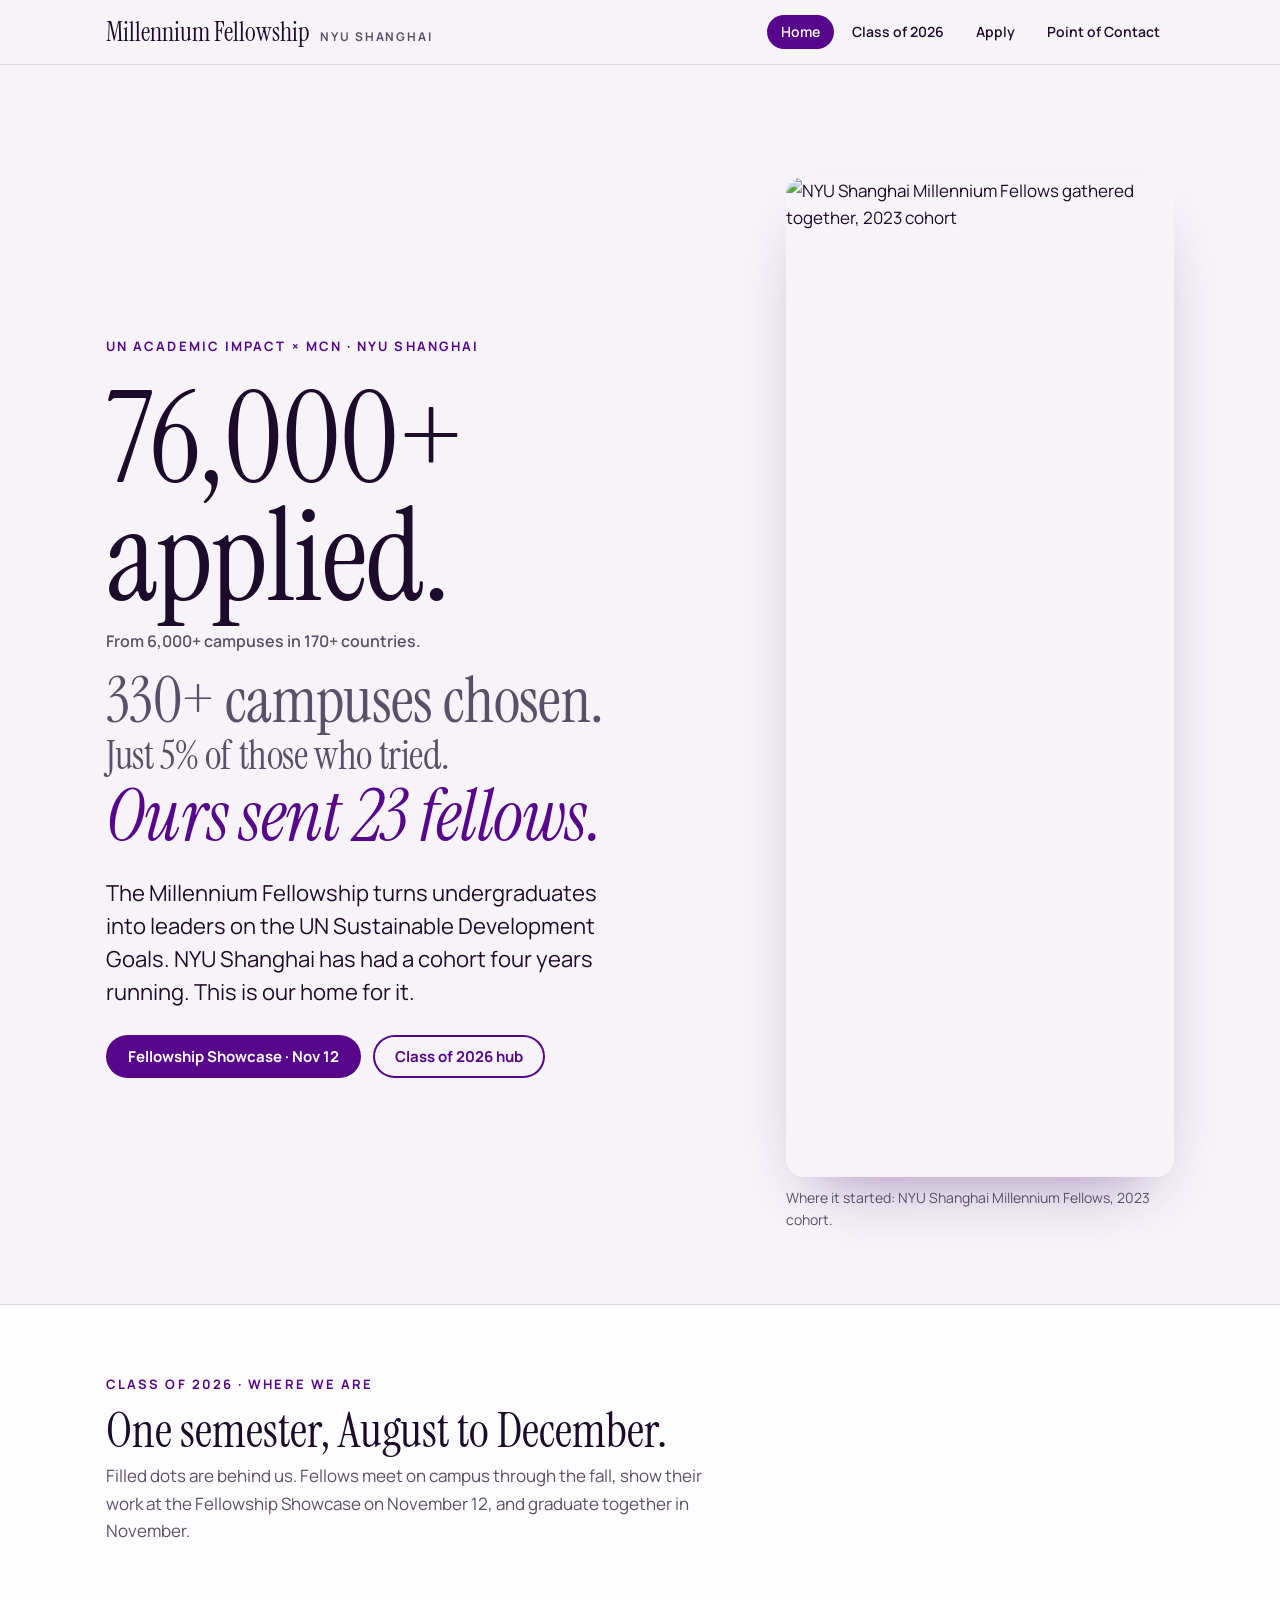
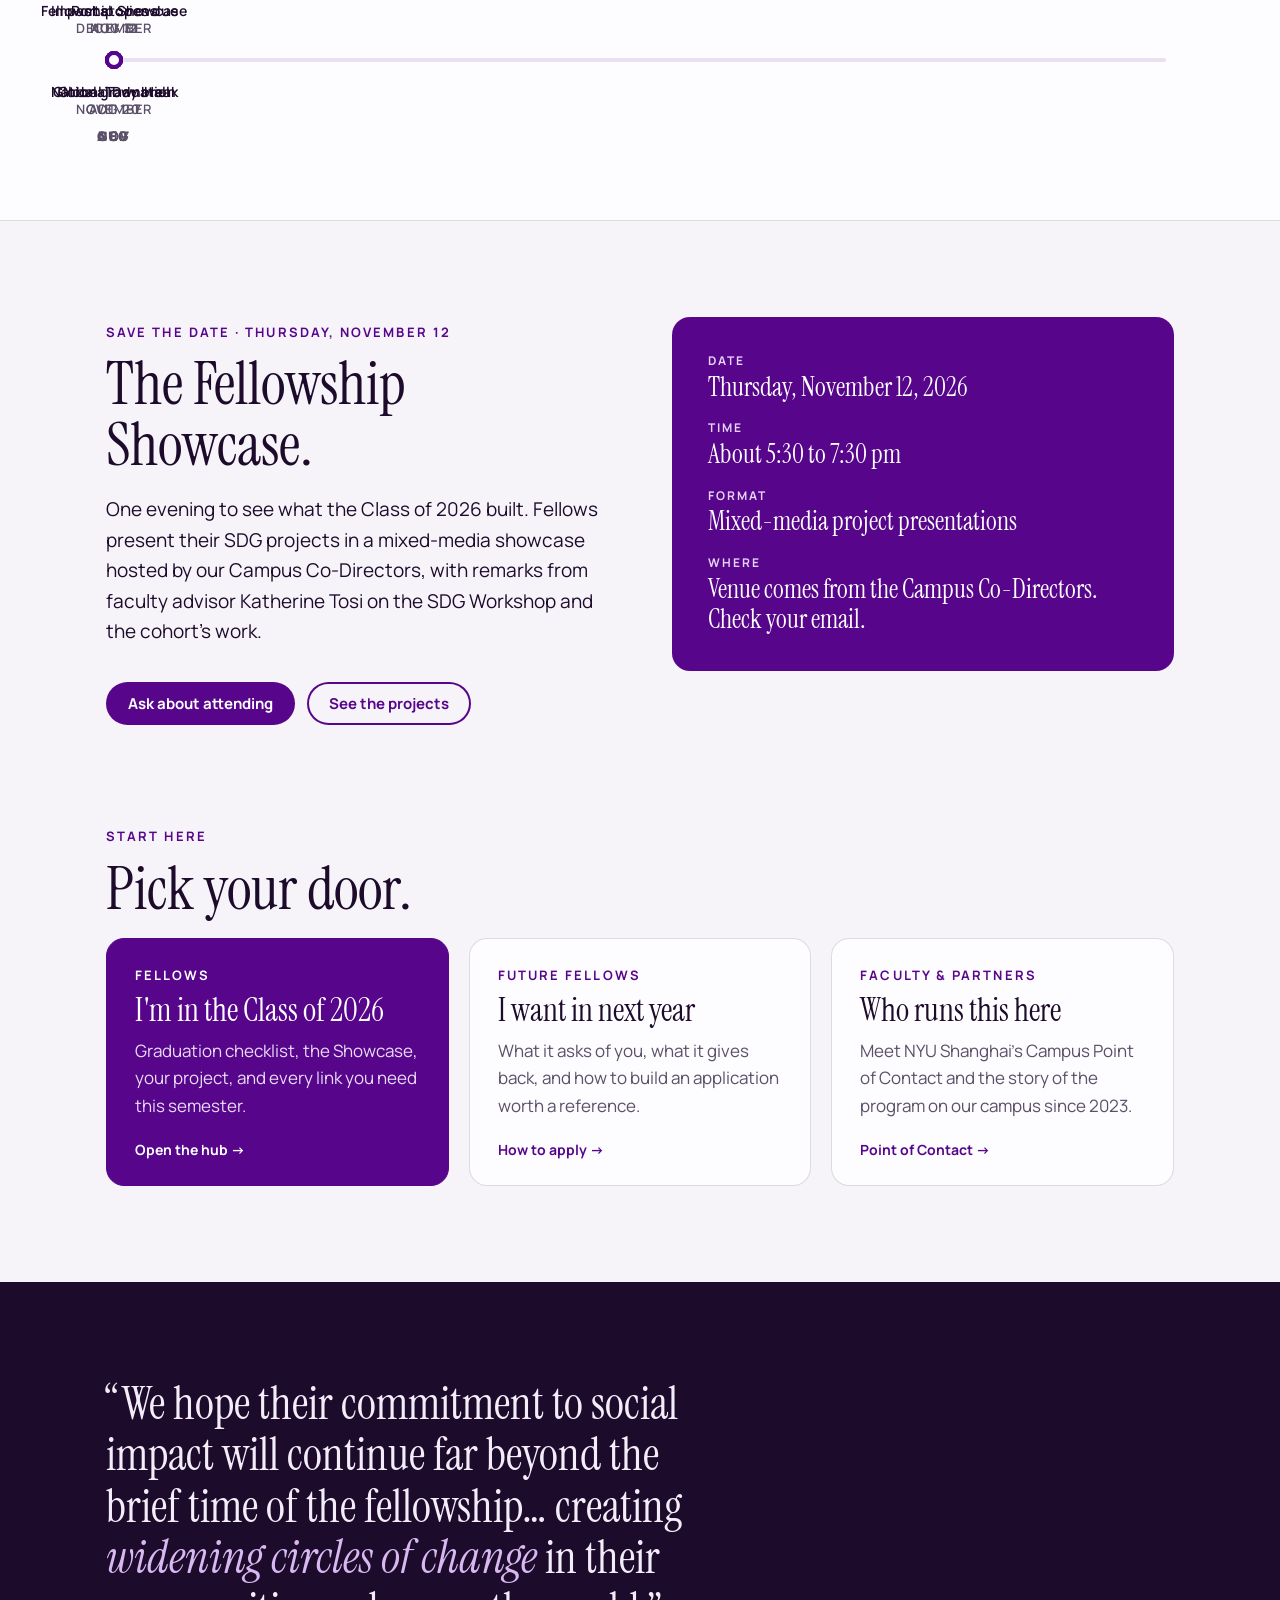
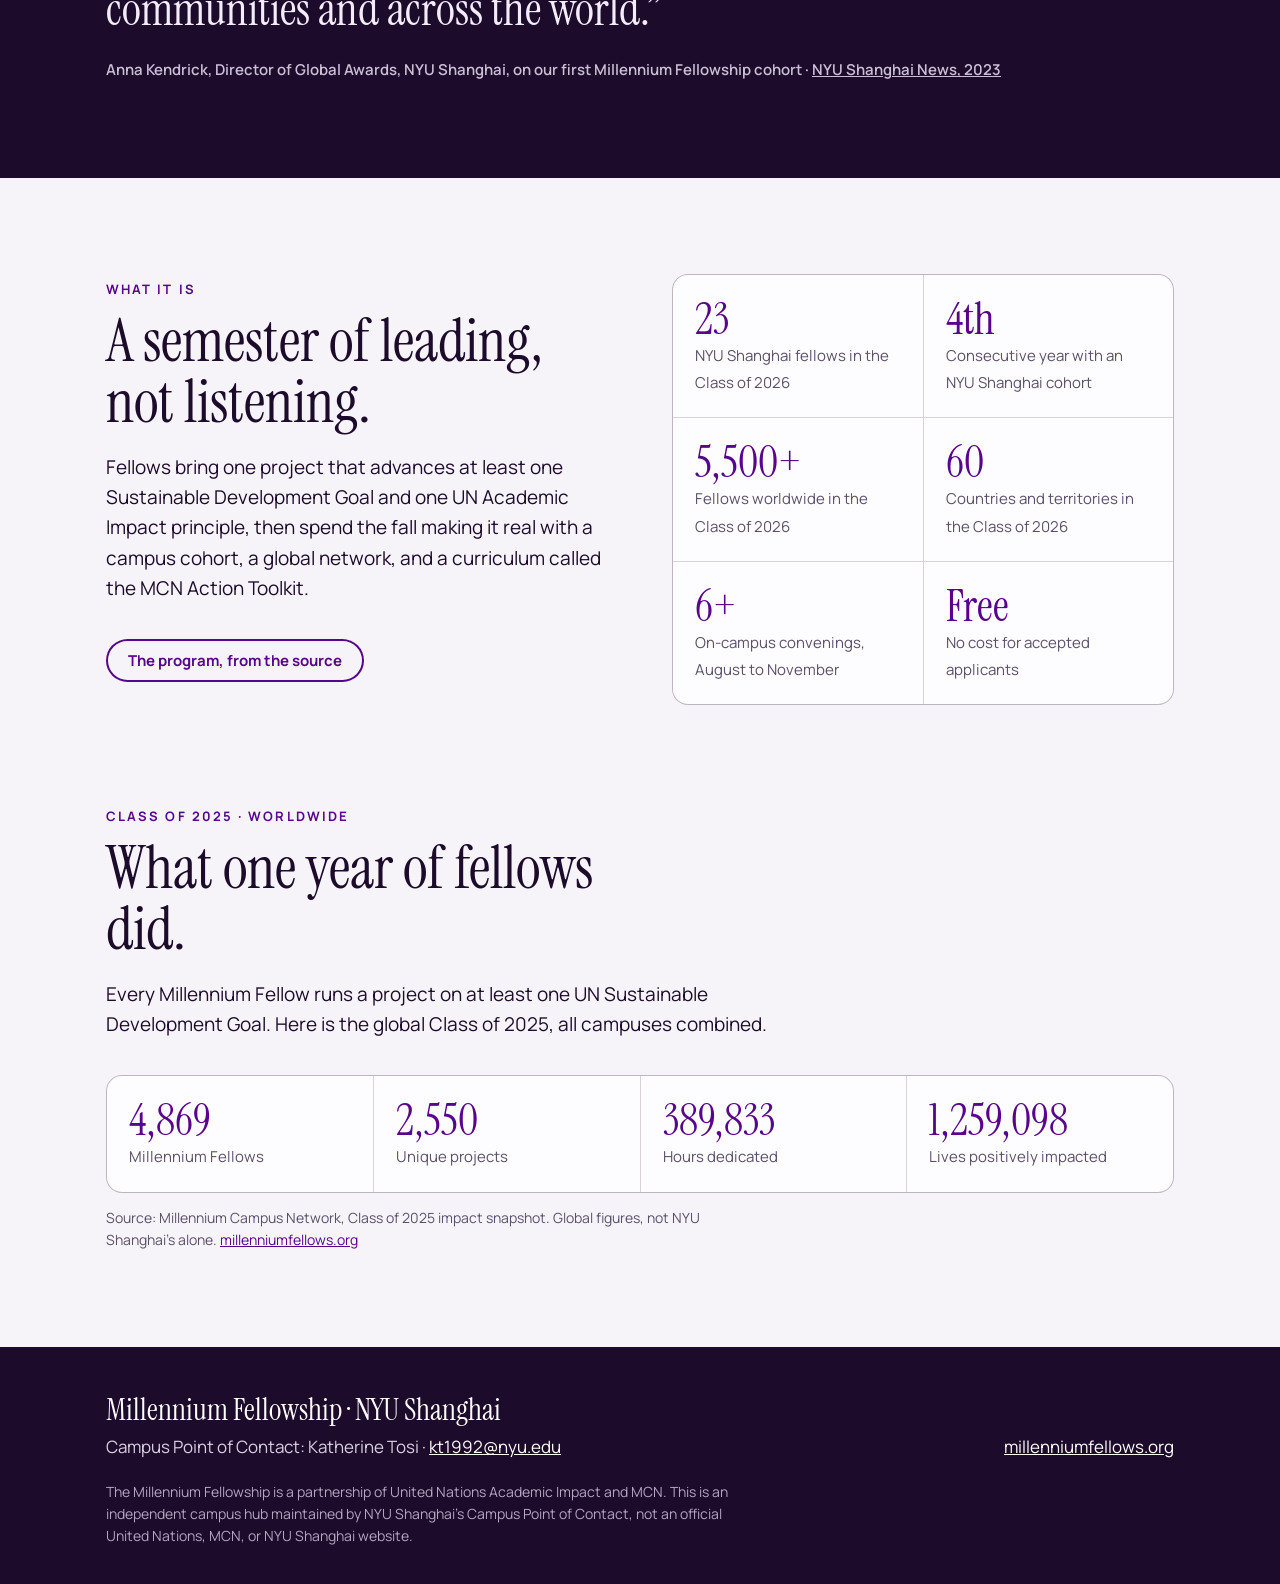
==== index.html @ 4734d0bd "Class of 2026 update: Fellowship Showcase (Nov 12), 23-fellow cohort, projects by SDG, systems think" ====
<!DOCTYPE html>
<html lang="en">
<head>
<meta charset="utf-8">
<meta name="viewport" content="width=device-width, initial-scale=1">
<title>Millennium Fellowship · NYU Shanghai</title>
<meta name="description" content="NYU Shanghai's campus hub for the UN Academic Impact and MCN Millennium Fellowship: the Class of 2026, the Fellowship Showcase, how to apply, and who to talk to.">
<meta property="og:title" content="Millennium Fellowship · NYU Shanghai">
<meta property="og:description" content="NYU Shanghai's campus hub for the UN Academic Impact and MCN Millennium Fellowship: the Class of 2026, the Fellowship Showcase, how to apply, and who to talk to.">
<meta property="og:image" content="https://thefutureofwork.github.io/katherinetosi/millennium-fellowship.jpg.png">
<meta name="theme-color" content="#57068c">
<link rel="preconnect" href="https://fonts.googleapis.com"><link rel="preconnect" href="https://fonts.gstatic.com" crossorigin><link rel="stylesheet" href="https://fonts.googleapis.com/css2?family=Instrument+Serif:ital@0;1&family=Manrope:wght@400;600;700;800&display=swap">
<link rel="stylesheet" href="style.css">
</head>
<body>
<a class="skip" href="#main">Skip to content</a>
<header class="mast"><div class="wrap mast-in">
<a class="brand" href="index.html"><b>Millennium Fellowship</b><span>NYU Shanghai</span></a>
<nav aria-label="Main"><a href="index.html" aria-current="page">Home</a><a href="cohort.html">Class of 2026</a><a href="apply.html">Apply</a><a href="contact.html">Point of Contact</a></nav>
</div></header>
<main id="main">
<section class="hero"><div class="wrap hero-grid">
<div>
<span class="label">UN Academic Impact × MCN · NYU Shanghai</span>
<ol class="funnel" aria-label="Class of 2026 selection">
<li>76,000+ applied.<small>From 6,000+ campuses in 170+ countries.</small></li>
<li>330+ campuses chosen.</li>
<li>Just 5% of those who tried.</li>
<li>Ours sent 23 fellows.</li>
</ol>
<p class="lede">The Millennium Fellowship turns undergraduates into leaders on the UN Sustainable Development Goals. NYU Shanghai has had a cohort four years running. This is our home for it.</p>
<div class="btns"><a class="btn" href="#showcase">Fellowship Showcase · Nov 12</a><a class="btn ghost" href="cohort.html">Class of 2026 hub</a></div>
</div>
<div class="hero-photo"><figure>
<img src="https://thefutureofwork.github.io/katherinetosi/millennium-fellowship.jpg.png" alt="NYU Shanghai Millennium Fellows gathered together, 2023 cohort" width="800" height="1000">
<figcaption>Where it started: NYU Shanghai Millennium Fellows, 2023 cohort.</figcaption>
</figure></div>
</div></section>
<section class="cohort-photo" aria-label="Class of 2026 cohort photo"><div class="wrap">
<figure>
<img src="cohort-2026.jpg" alt="The NYU Shanghai Millennium Fellows Class of 2026 standing together in a glass-walled campus room" width="1090" height="406" loading="lazy" onerror="this.closest('section').hidden=true">
<figcaption>NYU Shanghai Millennium Fellows, Class of 2026. Our fourth cohort in a row.</figcaption>
</figure>
</div></section>
<section class="semester" aria-labelledby="sem-h"><div class="wrap">
<span class="label">Class of 2026 · where we are</span>
<h2 id="sem-h">One semester, August to December.</h2>
<p class="sub">Filled dots are behind us. Fellows meet on campus through the fall, show their work at the Fellowship Showcase on November 12, and graduate together in November.</p>
<div class="track" role="img" aria-label="Class of 2026 timeline: Global Town Hall August 20, portal opens August 31, National Day break October 1 to 7, Fellowship Showcase November 12, global graduation in November, impact stories submitted by December.">
<div class="rail"></div><div class="done"></div>
<span class="month" data-date="2026-08-01" aria-hidden="true">Aug</span><span class="month" data-date="2026-09-01" aria-hidden="true">Sep</span><span class="month" data-date="2026-10-01" aria-hidden="true">Oct</span><span class="month" data-date="2026-11-01" aria-hidden="true">Nov</span><span class="month" data-date="2026-12-01" aria-hidden="true">Dec</span>
<div class="stop" data-date="2026-08-20"><span>Global Town Hall<em>Aug 20</em></span></div>
<div class="stop up" data-date="2026-08-31"><span>Portal opens<em>Aug 31</em></span></div>
<div class="stop" data-date="2026-10-04"><span>National Day break<em>Oct 1–7</em></span></div>
<div class="stop up" data-date="2026-11-12"><span>Fellowship Showcase<em>Nov 12</em></span></div>
<div class="stop" data-date="2026-11-26"><span>Global graduation<em>November</em></span></div>
<div class="stop up" data-date="2026-12-12"><span>Impact stories due<em>December</em></span></div>
<div class="now" aria-hidden="true"><b>Today</b></div>
</div>
</div></section>
<section class="section" id="showcase" aria-labelledby="show-h"><div class="wrap split">
<div>
<span class="label">Save the date · Thursday, November 12</span>
<h2 id="show-h">The Fellowship Showcase.</h2>
<p class="intro">One evening to see what the Class of 2026 built. Fellows present their SDG projects in a mixed-media showcase hosted by our Campus Co-Directors, with remarks from faculty advisor Katherine Tosi on the SDG Workshop and the cohort's work.</p>
<div class="btns"><a class="btn" href="mailto:ina.lee@nyu.edu,xz5492@nyu.edu?subject=Millennium%20Fellowship%20Showcase">Ask about attending</a><a class="btn ghost" href="cohort.html#projects">See the projects</a></div>
</div>
<dl class="when-card">
<div><dt>Date</dt><dd>Thursday, November 12, 2026</dd></div>
<div><dt>Time</dt><dd>About 5:30 to 7:30 pm</dd></div>
<div><dt>Format</dt><dd>Mixed-media project presentations</dd></div>
<div><dt>Where</dt><dd>Venue comes from the Campus Co-Directors. Check your email.</dd></div>
</dl>
</div></section>
<section class="section" style="padding-top:0"><div class="wrap">
<span class="label">Start here</span>
<h2>Pick your door.</h2>
<div class="doors">
<a class="door feature" href="cohort.html"><span class="label">Fellows</span><h3>I'm in the Class of 2026</h3><p>Graduation checklist, the Showcase, your project, and every link you need this semester.</p><span class="go">Open the hub →</span></a>
<a class="door" href="apply.html"><span class="label">Future fellows</span><h3>I want in next year</h3><p>What it asks of you, what it gives back, and how to build an application worth a reference.</p><span class="go">How to apply →</span></a>
<a class="door" href="contact.html"><span class="label">Faculty &amp; partners</span><h3>Who runs this here</h3><p>Meet NYU Shanghai's Campus Point of Contact and the story of the program on our campus since 2023.</p><span class="go">Point of Contact →</span></a>
</div>
</div></section>
<section class="quote"><div class="wrap">
<blockquote style="font-size:clamp(28px,3.6vw,46px);max-width:30ch">“We hope their commitment to social impact will continue far beyond the brief time of the fellowship… creating <em>widening circles of change</em> in their communities and across the world.”</blockquote>
<cite>Anna Kendrick, Director of Global Awards, NYU Shanghai, on our first Millennium Fellowship cohort · <a href="https://shanghai.nyu.edu/news/millennium-fellows-make-change-social-impact-forum" target="_blank" rel="noopener" style="color:inherit">NYU Shanghai News, 2023</a></cite>
</div></section>
<section class="section"><div class="wrap split">
<div>
<span class="label">What it is</span>
<h2>A semester of leading, not listening.</h2>
<p class="intro">Fellows bring one project that advances at least one Sustainable Development Goal and one UN Academic Impact principle, then spend the fall making it real with a campus cohort, a global network, and a curriculum called the MCN Action Toolkit.</p>
<a class="btn ghost" href="https://www.millenniumfellows.org/fellowship" target="_blank" rel="noopener">The program, from the source</a>
</div>
<div class="facts">
<div><b>23</b><span>NYU Shanghai fellows in the Class of 2026</span></div>
<div><b>4th</b><span>Consecutive year with an NYU Shanghai cohort</span></div>
<div><b>5,500+</b><span>Fellows worldwide in the Class of 2026</span></div>
<div><b>60</b><span>Countries and territories in the Class of 2026</span></div>
<div><b>6+</b><span>On-campus convenings, August to November</span></div>
<div><b>Free</b><span>No cost for accepted applicants</span></div>
</div>
</div></section>
<section class="section" style="padding-top:0" aria-labelledby="imp-h"><div class="wrap">
<span class="label">Class of 2025 · worldwide</span>
<h2 id="imp-h">What one year of fellows did.</h2>
<p class="intro">Every Millennium Fellow runs a project on at least one UN Sustainable Development Goal. Here is the global Class of 2025, all campuses combined.</p>
<div class="facts four">
<div><b>4,869</b><span>Millennium Fellows</span></div>
<div><b>2,550</b><span>Unique projects</span></div>
<div><b>389,833</b><span>Hours dedicated</span></div>
<div><b>1,259,098</b><span>Lives positively impacted</span></div>
</div>
<p class="note">Source: Millennium Campus Network, Class of 2025 impact snapshot. Global figures, not NYU Shanghai's alone. <a href="https://www.millenniumfellows.org/" target="_blank" rel="noopener">millenniumfellows.org</a></p>
</div></section>

</main>
<footer><div class="wrap">
<div class="foot">
<div><b>Millennium Fellowship · NYU Shanghai</b>Campus Point of Contact: Katherine Tosi · <a href="mailto:kt1992@nyu.edu">kt1992@nyu.edu</a></div>
<div><a href="https://www.millenniumfellows.org/" target="_blank" rel="noopener">millenniumfellows.org</a></div>
</div>
<small>The Millennium Fellowship is a partnership of United Nations Academic Impact and MCN. This is an independent campus hub maintained by NYU Shanghai's Campus Point of Contact, not an official United Nations, MCN, or NYU Shanghai website.</small>
</div></footer>
<script src="site.js"></script>
</body>
</html>
---- style.css ----
/* NYU Shanghai · Millennium Fellowship hub
   Type: Instrument Serif (display) + Manrope (text/UI)
   Color: NYU violet leads; coral marks "now" only. */
:root{
  --violet:#57068c; --violet-deep:#3b0460; --ink:#1d0b2b; --paper:#f6f3f9; --card:#fdfcfe;
  --muted:#5b5069; --line:rgba(29,11,43,.14); --coral:#e0483f; --coral-text:#a82a22; --lilac:#e9e0f2;
  --serif:"Instrument Serif",Georgia,serif; --sans:"Manrope",system-ui,sans-serif;
}
*{box-sizing:border-box}
html{scroll-behavior:smooth}
body{margin:0;background:var(--paper);color:var(--ink);font:17px/1.6 var(--sans);-webkit-font-smoothing:antialiased}
img{max-width:100%;display:block}
a{color:var(--violet)}
a:focus-visible,button:focus-visible,summary:focus-visible,input:focus-visible{outline:3px solid var(--coral);outline-offset:3px;border-radius:4px}
.wrap{max-width:1180px;margin:0 auto;padding:0 clamp(20px,5vw,56px)}
.skip{position:absolute;left:-999px;top:8px;background:var(--ink);color:#fff;padding:10px 16px;z-index:50}
.skip:focus{left:12px}
.label{font:700 13px/1.3 var(--sans);letter-spacing:.16em;text-transform:uppercase;color:var(--violet)}

/* masthead */
.mast{position:sticky;top:0;z-index:20;background:rgba(246,243,249,.94);backdrop-filter:blur(10px);border-bottom:1px solid var(--line)}
.mast-in{display:flex;align-items:center;justify-content:space-between;gap:20px;min-height:64px}
.brand{display:flex;align-items:baseline;gap:10px;text-decoration:none;color:var(--ink)}
.brand b{font:400 26px/1 var(--serif)}
.brand span{font:700 12px/1 var(--sans);letter-spacing:.16em;text-transform:uppercase;color:var(--muted)}
.mast nav{display:flex;gap:4px;overflow-x:auto}
.mast nav a{font:600 14px/1 var(--sans);color:var(--ink);text-decoration:none;padding:10px 14px;border-radius:999px;white-space:nowrap}
.mast nav a:hover{background:var(--lilac)}
.mast nav a[aria-current="page"]{background:var(--violet);color:#fff}
@media(max-width:820px){.mast-in{flex-direction:column;align-items:flex-start;gap:6px;padding-top:12px;padding-bottom:10px}.brand span{display:none}.mast nav{max-width:calc(100% + 14px);margin-left:-14px}}

/* hero funnel */
.hero{padding:clamp(56px,9vw,112px) 0 clamp(40px,6vw,72px)}
.hero-grid{display:grid;grid-template-columns:minmax(0,1.35fr) minmax(0,.85fr);gap:clamp(32px,5vw,72px);align-items:center}
.funnel{margin:22px 0 0;padding:0;list-style:none}
.funnel li{font-family:var(--serif);line-height:.92;letter-spacing:-.01em;opacity:0;transform:translateY(14px);animation:rise .9s cubic-bezier(.2,.7,.2,1) forwards}
.funnel li:nth-child(1){font-size:clamp(58px,10vw,132px);animation-delay:.05s}
.funnel li:nth-child(2){font-size:clamp(36px,5vw,66px);color:var(--muted);animation-delay:.35s}
.funnel li:nth-child(3){font-size:clamp(26px,3.2vw,40px);margin-top:.15em;color:var(--muted);animation-delay:.65s}
.funnel li:nth-child(4){font-size:clamp(40px,5.6vw,74px);color:var(--violet);font-style:italic;margin-top:.12em;animation-delay:1s}
.funnel small{display:block;font:600 16px/1.4 var(--sans);letter-spacing:0;color:var(--muted);margin:14px 0 20px}
@keyframes rise{to{opacity:1;transform:none}}
.hero-photo figure{margin:0}
.hero-photo img{border-radius:18px;aspect-ratio:4/5;object-fit:cover;width:100%;box-shadow:0 30px 60px -30px rgba(59,4,96,.45)}
.hero-photo figcaption{font-size:14px;color:var(--muted);margin-top:10px}
.lede{font-size:clamp(19px,2vw,22px);line-height:1.5;max-width:40ch;margin:28px 0 0}
@media(max-width:900px){.hero-grid{grid-template-columns:minmax(0,1fr)}.hero-photo img{aspect-ratio:16/10}}

/* semester line: the signature */
.semester{padding:clamp(40px,6vw,64px) 0;border-top:1px solid var(--line);border-bottom:1px solid var(--line);background:var(--card)}
.semester h2{font:400 clamp(32px,4vw,48px)/1.05 var(--serif);margin:10px 0 6px}
.semester p.sub{color:var(--muted);margin:0 0 36px;max-width:60ch}
.track{position:relative;height:176px;margin:0 8px}
.track .rail{position:absolute;left:0;right:0;top:78px;height:4px;border-radius:4px;background:var(--lilac)}
.track .done{position:absolute;left:0;top:78px;height:4px;border-radius:4px;background:var(--violet);width:0;transition:width 1.6s cubic-bezier(.2,.7,.2,1)}
.month{position:absolute;top:150px;transform:translateX(-50%);font:700 13px/1 var(--sans);letter-spacing:.14em;text-transform:uppercase;color:var(--muted)}
.stop{position:absolute;top:71px;width:18px;height:18px;margin-left:-9px;border-radius:50%;background:var(--card);border:4px solid var(--violet)}
.stop span{position:absolute;top:28px;left:50%;transform:translateX(-50%);width:max-content;max-width:150px;text-align:center;font:600 14px/1.3 var(--sans);color:var(--ink)}
.stop.up span{top:auto;bottom:28px}
.stop em{display:block;font:600 13px/1.3 var(--sans);font-style:normal;letter-spacing:.06em;text-transform:uppercase;color:var(--muted)}
.stop.past{background:var(--violet)}
.now{position:absolute;top:56px;margin-left:-1px;width:2px;height:48px;background:var(--coral);opacity:0;transition:left 1.6s cubic-bezier(.2,.7,.2,1),opacity .4s}
.now::before{content:"";position:absolute;left:-7px;top:16px;width:16px;height:16px;border-radius:50%;background:var(--coral);box-shadow:0 0 0 0 rgba(224,72,63,.5);animation:pulse 2.6s ease-out infinite}
.now b{position:absolute;top:-18px;left:50%;transform:translateX(-50%);font:800 12px/1 var(--sans);letter-spacing:.16em;text-transform:uppercase;color:var(--coral-text);white-space:nowrap}
@keyframes pulse{0%{box-shadow:0 0 0 0 rgba(224,72,63,.45)}80%,100%{box-shadow:0 0 0 14px rgba(224,72,63,0)}}
@media(prefers-reduced-motion:reduce){*{animation:none!important;transition:none!important}.funnel li{opacity:1;transform:none}}
@media(max-width:700px){
  .track{height:auto;margin:0;padding-left:28px}
  .track .rail,.track .done{left:6px;right:auto;top:0;bottom:0;width:4px;height:auto}
  .track .done{height:0;width:4px;transition:height 1.6s cubic-bezier(.2,.7,.2,1)}
  .month{display:none}
  .stop{position:relative;top:auto;left:auto!important;margin:0 0 38px -31px;display:block}
  .stop span,.stop.up span{position:absolute;top:-4px;bottom:auto;left:30px;transform:none;text-align:left;max-width:none}
  .now{display:none}
}

/* sections */
.section{padding:clamp(56px,8vw,96px) 0}
.section h2{font:400 clamp(36px,5vw,60px)/1.02 var(--serif);margin:10px 0 18px;max-width:18ch}
.section .intro{font-size:19px;max-width:58ch;color:var(--ink);margin:0 0 36px}
.doors{display:grid;grid-template-columns:repeat(3,1fr);gap:20px}
.door{display:flex;flex-direction:column;gap:10px;padding:28px;border-radius:18px;background:var(--card);border:1px solid var(--line);text-decoration:none;color:var(--ink);transition:transform .25s,box-shadow .25s,border-color .25s}
.door:hover{transform:translateY(-4px);box-shadow:0 22px 40px -26px rgba(59,4,96,.5);border-color:var(--violet)}
.door h3{font:400 32px/1.05 var(--serif);margin:0}
.door p{margin:0;color:var(--muted)}
.door .go{margin-top:auto;padding-top:14px;font:700 14px/1 var(--sans);color:var(--violet)}
.door.feature{background:var(--violet);color:#fff;border-color:var(--violet)}
.door.feature p{color:#e9dcf5}.door.feature .go,.door.feature .label{color:#fff}
@media(max-width:900px){.doors{grid-template-columns:1fr}}

.quote{background:var(--ink);color:#f3ecf9;padding:clamp(56px,8vw,96px) 0}
.quote blockquote{margin:0;font:400 clamp(30px,4.2vw,54px)/1.12 var(--serif);max-width:24ch}
.quote blockquote em{color:#d7b8f0}
.quote cite{display:block;margin-top:24px;font:600 15px/1.5 var(--sans);font-style:normal;color:#cbbfd6}

.split{display:grid;grid-template-columns:1fr 1fr;gap:clamp(32px,5vw,72px);align-items:start}
@media(max-width:900px){.split{grid-template-columns:minmax(0,1fr)}}
.facts{display:grid;grid-template-columns:repeat(2,1fr);gap:1px;background:var(--line);border:1px solid var(--line);border-radius:16px;overflow:hidden}
.facts div{background:var(--card);padding:22px}
.facts b{display:block;font:400 44px/1 var(--serif);color:var(--violet)}
.facts span{font-size:15px;color:var(--muted)}

/* page head */
.pagehead{padding:clamp(56px,8vw,96px) 0 clamp(28px,4vw,44px)}
.pagehead h1{font:400 clamp(48px,8vw,104px)/.95 var(--serif);margin:12px 0 18px;letter-spacing:-.01em}
.pagehead h1 em{color:var(--violet)}
.pagehead p{font-size:clamp(19px,2vw,22px);max-width:52ch;margin:0}

/* checklist */
.checklist{list-style:none;margin:0;padding:0;display:grid;gap:10px}
.checklist li{background:var(--card);border:1px solid var(--line);border-radius:14px}
.checklist label{display:grid;grid-template-columns:28px 1fr auto;gap:14px;align-items:start;padding:16px 18px;cursor:pointer}
.checklist input{appearance:none;width:24px;height:24px;margin:2px 0 0;border:2px solid var(--violet);border-radius:7px;display:grid;place-content:center;cursor:pointer;transition:background .2s}
.checklist input::after{content:"";width:11px;height:6px;border-left:3px solid #fff;border-bottom:3px solid #fff;transform:rotate(-45deg) translate(1px,-1px) scale(0);transition:transform .2s}
.checklist input:checked{background:var(--violet)}
.checklist input:checked::after{transform:rotate(-45deg) translate(1px,-1px) scale(1)}
.checklist strong{display:block;font-weight:700}
.checklist small{display:block;color:var(--muted);font-size:15px}
.checklist .when{font:700 13px/1.4 var(--sans);letter-spacing:.08em;text-transform:uppercase;color:var(--muted);white-space:nowrap}
.checklist li:has(input:checked) strong{text-decoration:line-through;text-decoration-color:var(--violet);text-decoration-thickness:2px}
.progress{font:600 15px/1 var(--sans);color:var(--muted);margin:0 0 16px}
.progress b{color:var(--violet)}
.tag{display:inline-block;font:700 12px/1 var(--sans);letter-spacing:.08em;text-transform:uppercase;background:var(--lilac);color:var(--violet-deep);padding:5px 8px;border-radius:6px;margin-top:6px}

.panel{background:var(--card);border:1px solid var(--line);border-radius:18px;padding:clamp(24px,3vw,36px)}
.panel h3{font:400 30px/1.1 var(--serif);margin:0 0 10px}
.panel ul{padding-left:20px;margin:10px 0 0}.panel li{margin:6px 0}
.panel.violet{background:var(--violet);color:#fff;border-color:var(--violet)}
.panel.violet a{color:#fff}.panel.violet .label{color:#e5d2f5}

.links{display:grid;grid-template-columns:repeat(auto-fill,minmax(260px,1fr));gap:14px}
.links a{display:block;padding:18px 20px;border-radius:14px;background:var(--card);border:1px solid var(--line);text-decoration:none;color:var(--ink);transition:border-color .2s,transform .2s}
.links a:hover{border-color:var(--violet);transform:translateY(-2px)}
.links b{display:block;font-weight:700}
.links span{font-size:15px;color:var(--muted)}

.steps{list-style:none;counter-reset:s;margin:0;padding:0;display:grid;gap:18px}
.steps li{counter-increment:s;display:grid;grid-template-columns:72px 1fr;gap:18px;padding:24px;background:var(--card);border:1px solid var(--line);border-radius:18px}
.steps li::before{content:counter(s);font:400 64px/.8 var(--serif);color:var(--violet)}
.steps h3{margin:0 0 6px;font:700 19px/1.3 var(--sans)}
.steps p{margin:0;color:var(--muted)}

.faq details{border-top:1px solid var(--line);padding:4px 0}
.faq details:last-child{border-bottom:1px solid var(--line)}
.faq summary{cursor:pointer;list-style:none;display:flex;justify-content:space-between;gap:20px;padding:18px 0;font:400 26px/1.2 var(--serif)}
.faq summary::-webkit-details-marker{display:none}
.faq summary::after{content:"+";font:400 30px/1 var(--sans);color:var(--violet);transition:transform .25s}
.faq details[open] summary::after{transform:rotate(45deg)}
.faq details p{margin:0 0 20px;max-width:64ch;color:var(--ink)}

.btn{display:inline-flex;align-items:center;gap:10px;padding:14px 22px;border-radius:999px;background:var(--violet);color:#fff;text-decoration:none;font:700 15px/1 var(--sans);transition:background .2s,transform .2s}
.btn:hover{background:var(--violet-deep);transform:translateY(-2px)}
.btn.ghost{background:transparent;color:var(--violet);box-shadow:inset 0 0 0 2px var(--violet)}
.btn.ghost:hover{background:var(--lilac)}
.btns{display:flex;flex-wrap:wrap;gap:12px;margin-top:26px}

.arc{list-style:none;margin:0;padding:0;border-left:4px solid var(--lilac)}
.arc li{position:relative;padding:0 0 28px 28px}
.arc li::before{content:"";position:absolute;left:-12px;top:4px;width:20px;height:20px;border-radius:50%;background:var(--paper);border:4px solid var(--violet)}
.arc b{display:block;font:400 30px/1 var(--serif);color:var(--violet)}
.arc p{margin:6px 0 0}

/* Class of 2026 cohort photo band (hidden until cohort-2026.jpg exists) */
.cohort-photo{padding:0 0 clamp(40px,6vw,64px)}
.cohort-photo figure{margin:0}
.cohort-photo img{width:100%;height:auto;border-radius:18px;aspect-ratio:1090/406;object-fit:cover;box-shadow:0 30px 60px -30px rgba(59,4,96,.45)}
.cohort-photo figcaption{font-size:14px;color:var(--muted);margin-top:10px}

/* Fellowship Showcase date card */
.when-card{margin:0;background:var(--violet);color:#fff;border-radius:18px;padding:clamp(24px,3vw,36px);display:grid;gap:18px}
.when-card dt{font:700 12px/1.3 var(--sans);letter-spacing:.16em;text-transform:uppercase;color:#e5d2f5}
.when-card dd{margin:4px 0 0;font:400 26px/1.15 var(--serif)}

/* impact numbers, four across */
.facts.four{grid-template-columns:repeat(4,1fr)}
@media(max-width:900px){.facts.four{grid-template-columns:repeat(2,1fr)}}
.note{font-size:14px;color:var(--muted);margin:14px 0 0;max-width:70ch}

/* projects by SDG */
.proj{list-style:none;margin:0;padding:0;display:grid;grid-template-columns:repeat(auto-fill,minmax(280px,1fr));gap:14px}
.proj li{background:var(--card);border:1px solid var(--line);border-radius:14px;padding:20px 22px;display:flex;flex-direction:column;gap:10px}
.proj b{font:400 26px/1.1 var(--serif)}
.proj p{margin:0;color:var(--muted);font-size:15px}
.sdg{align-self:flex-start;font:700 12px/1.2 var(--sans);letter-spacing:.08em;text-transform:uppercase;background:var(--lilac);color:var(--violet-deep);padding:6px 9px;border-radius:6px;text-decoration:none}
.sdg:hover{background:var(--violet);color:#fff}

/* systems thinking habits */
.habits{list-style:none;margin:0;padding:0;display:grid;grid-template-columns:repeat(3,1fr);gap:14px}
.habits li{background:var(--card);border:1px solid var(--line);border-radius:14px;padding:20px 22px}
.habits b{display:block;font-weight:700;margin-bottom:6px}
.habits p{margin:0;color:var(--muted);font-size:15px}
@media(max-width:900px){.habits{grid-template-columns:1fr}}

footer{background:var(--ink);color:#d9cfe3;padding:48px 0 36px;margin-top:0}
.foot{display:flex;flex-wrap:wrap;justify-content:space-between;gap:24px;align-items:end}
footer b{font:400 30px/1 var(--serif);color:#fff;display:block;margin-bottom:8px}
footer a{color:#fff}
footer small{display:block;color:#b3a6c1;font-size:14px;margin-top:20px;max-width:70ch}
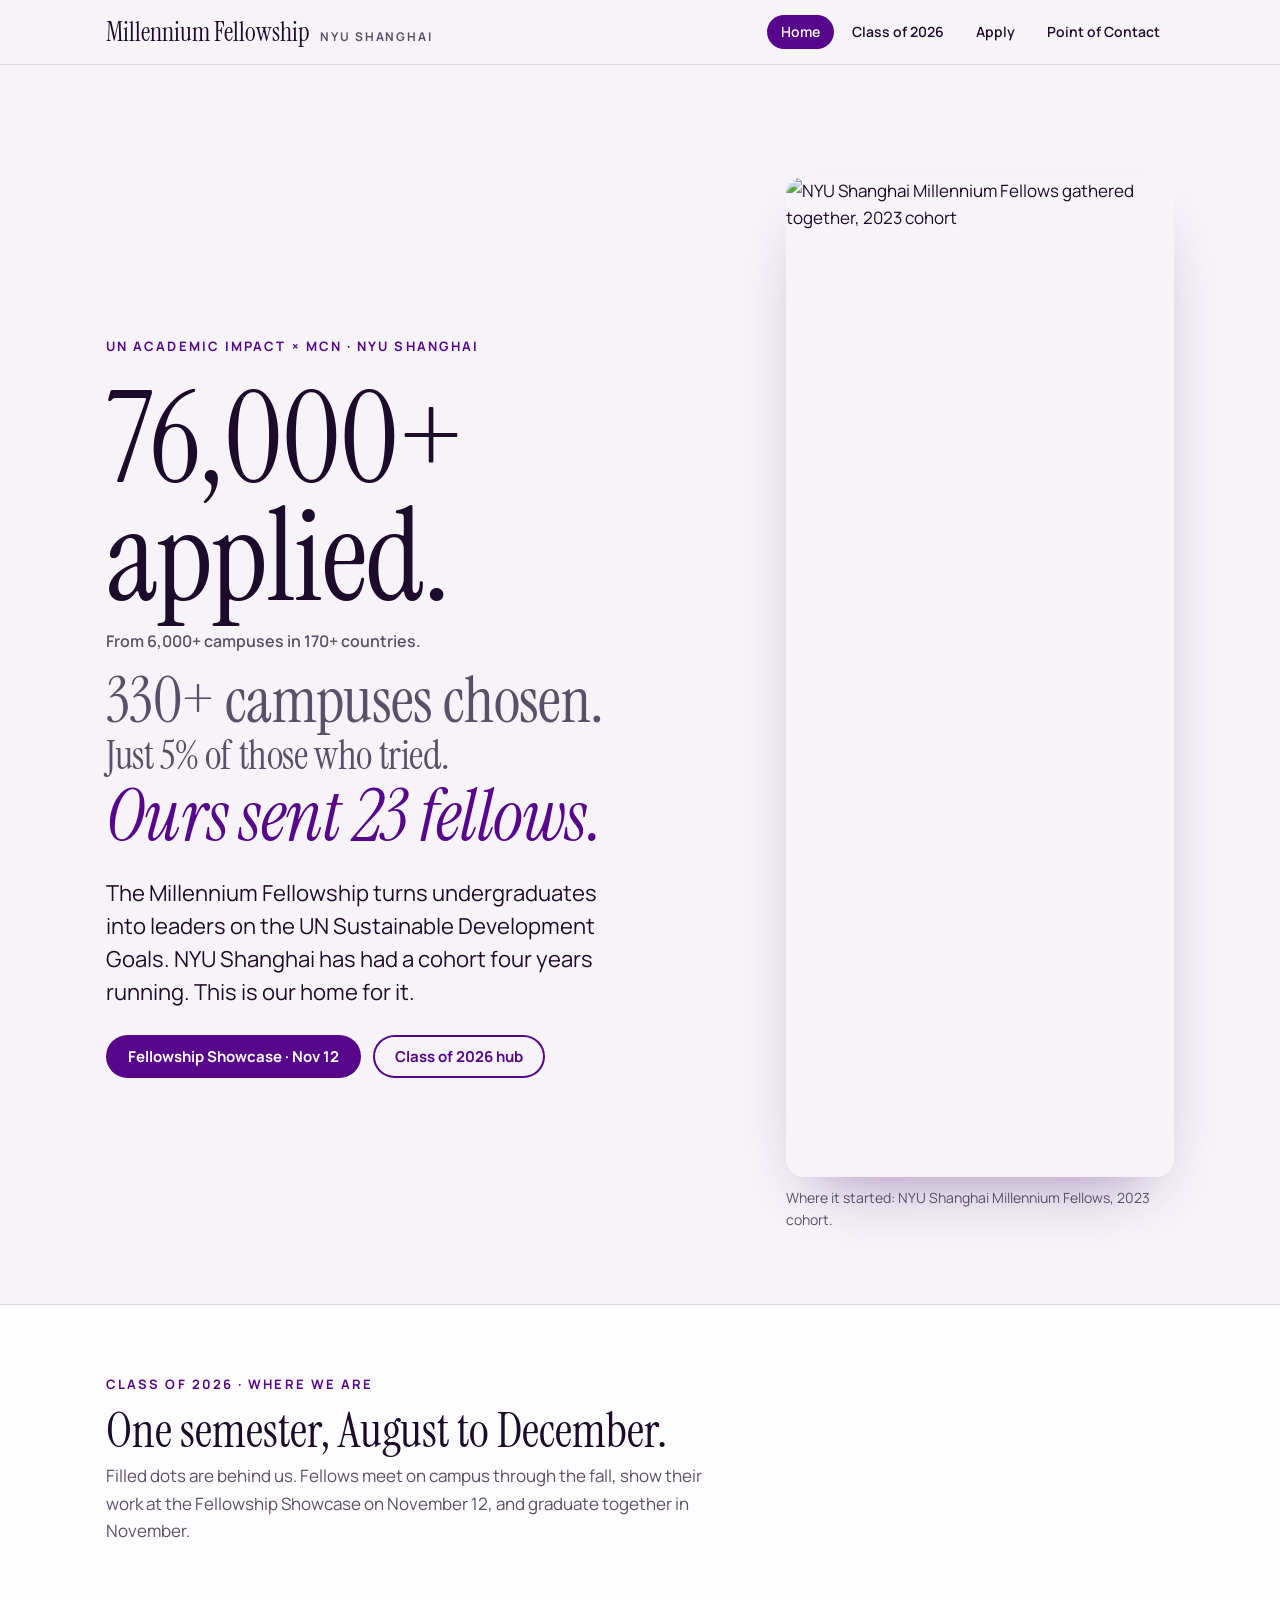
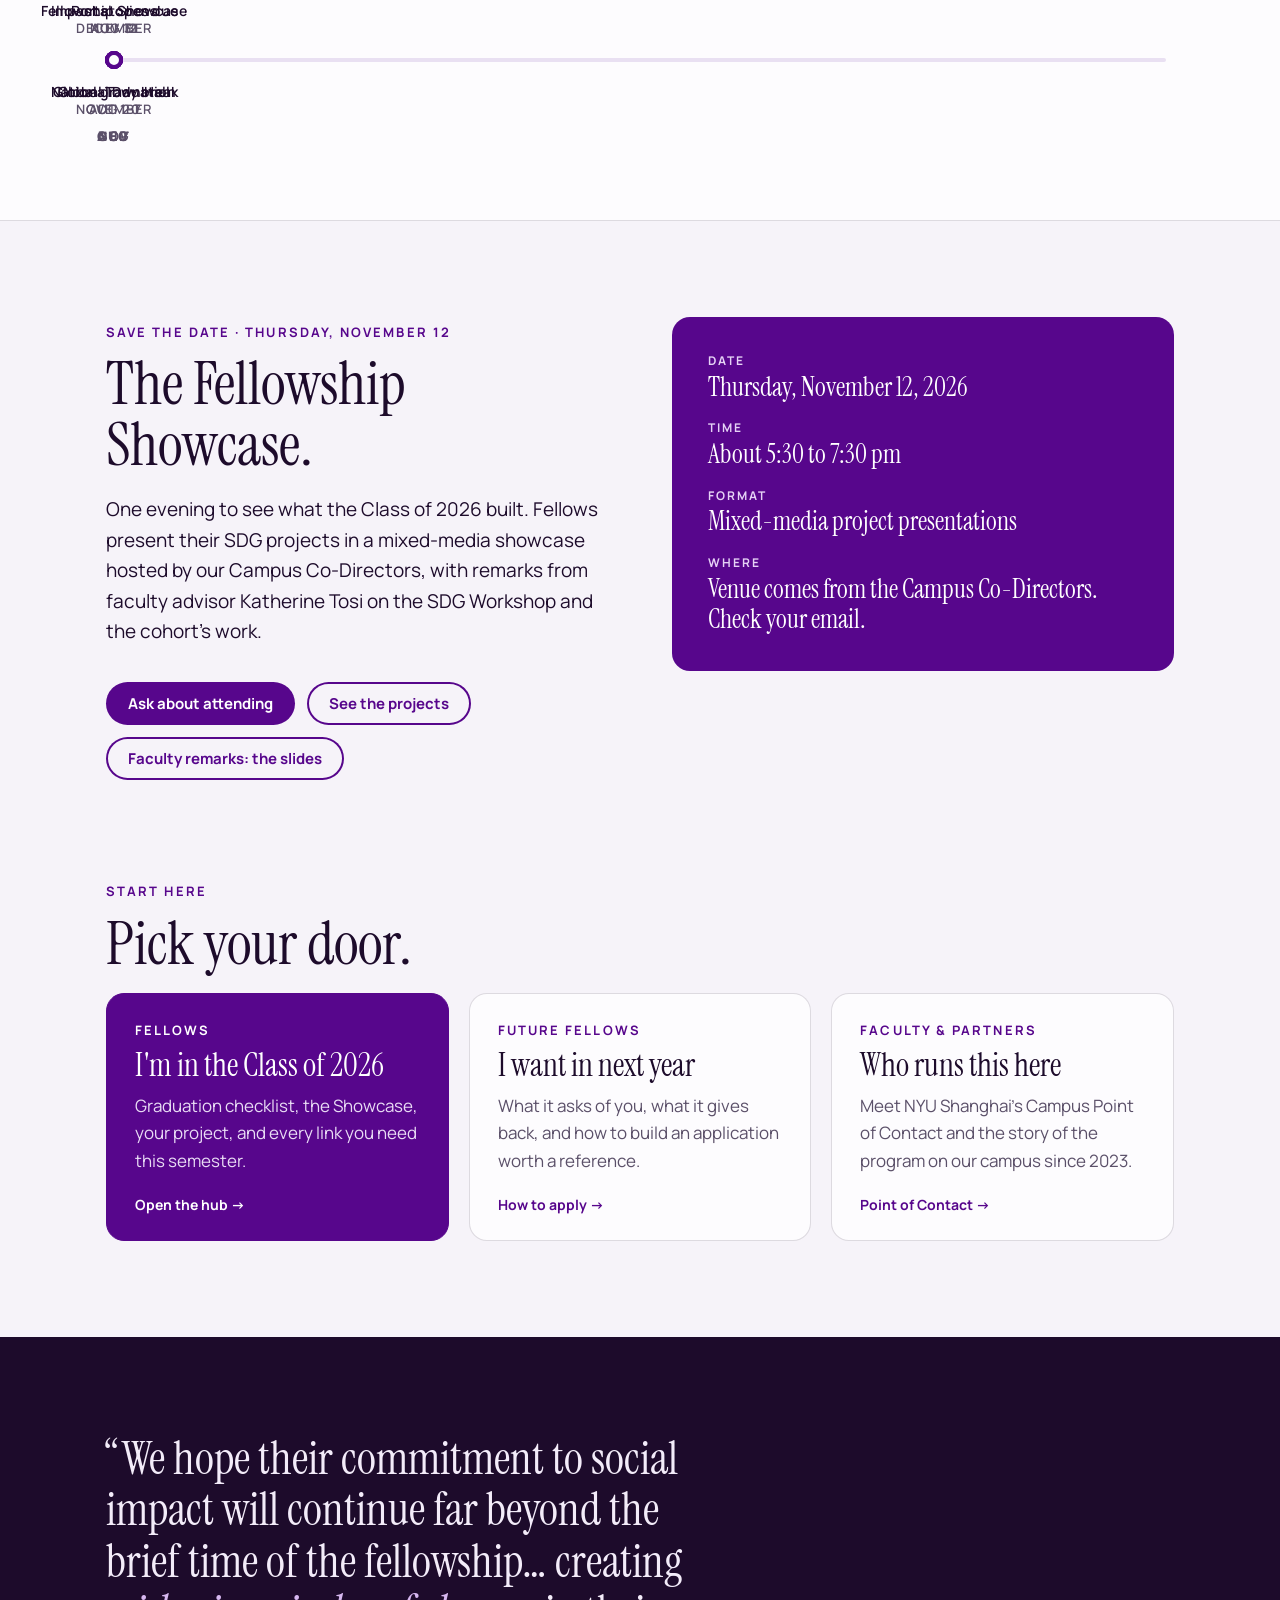
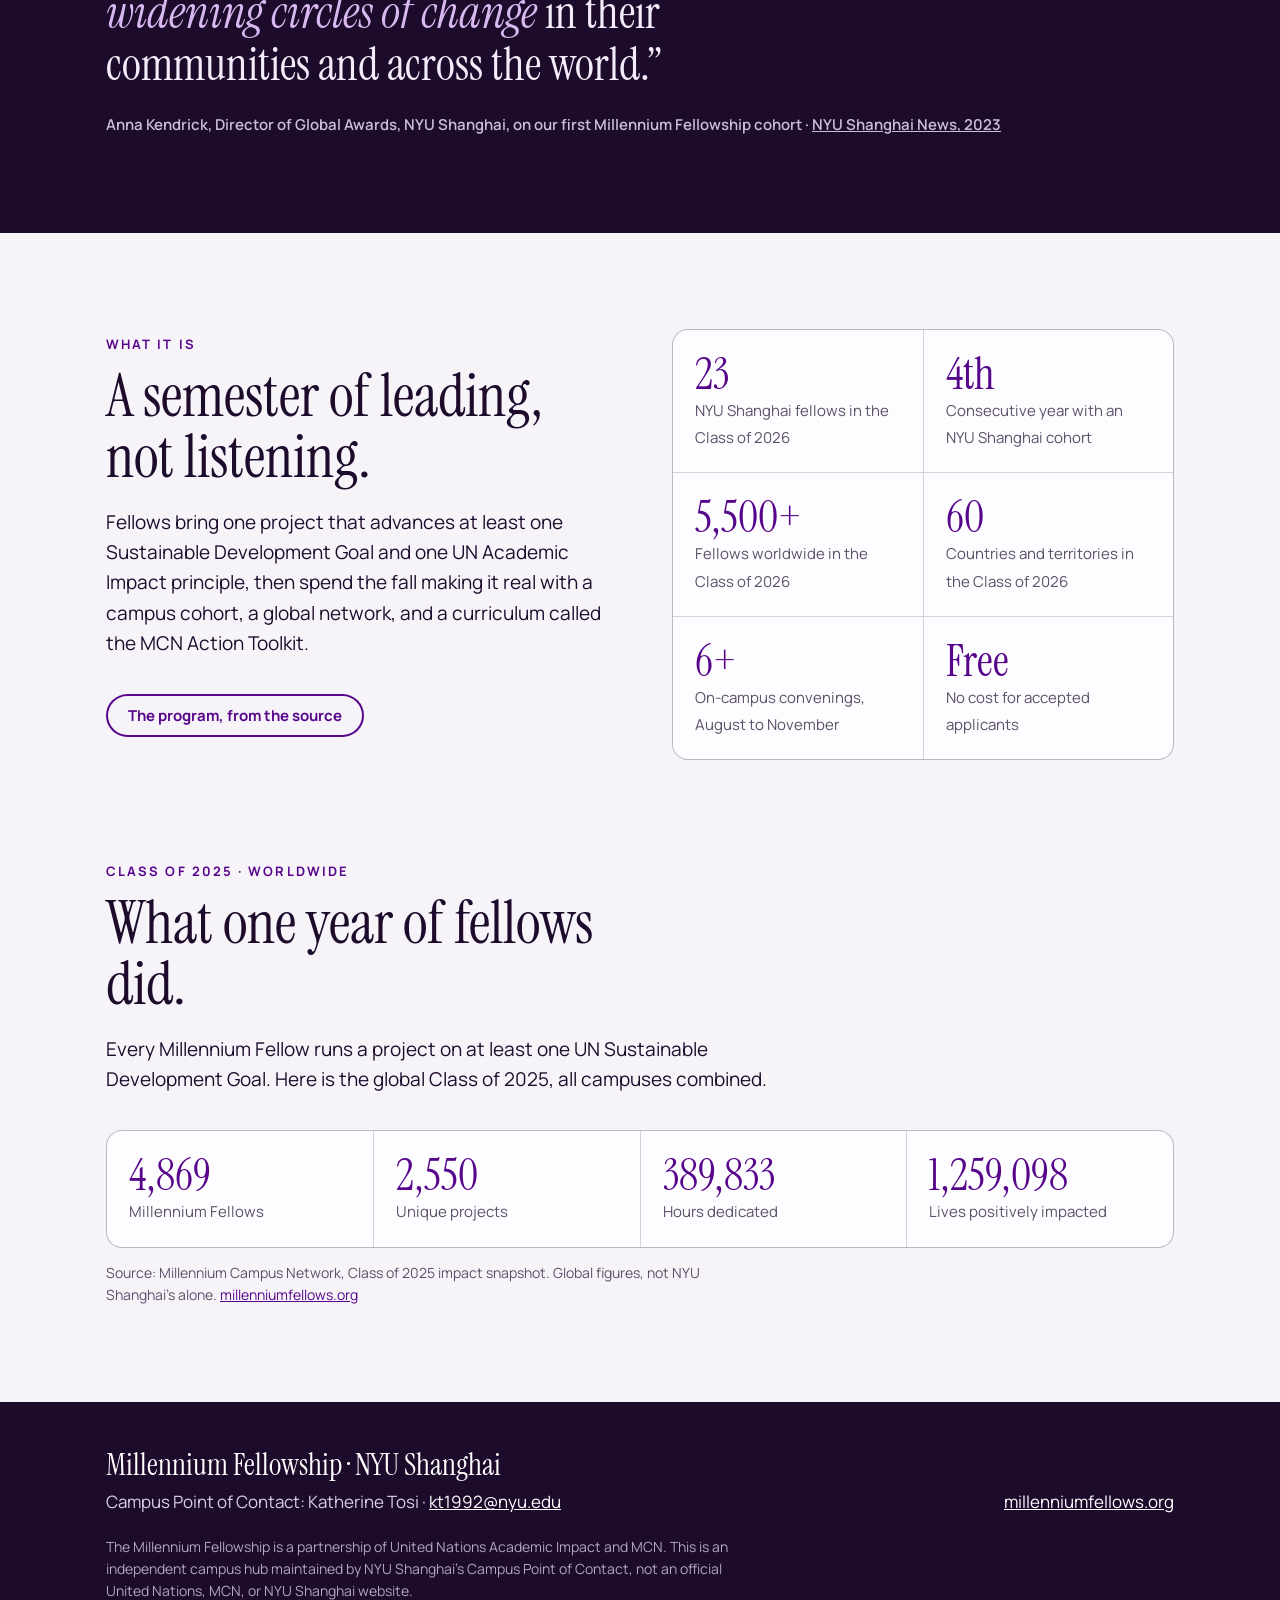
==== commit 71d2c4af: "Home > Showcase: link faculty remarks slides (The Change We Create)" ====
--- a/index.html
+++ b/index.html
@@ -63,7 +63,7 @@
 <span class="label">Save the date · Thursday, November 12</span>
 <h2 id="show-h">The Fellowship Showcase.</h2>
 <p class="intro">One evening to see what the Class of 2026 built. Fellows present their SDG projects in a mixed-media showcase hosted by our Campus Co-Directors, with remarks from faculty advisor Katherine Tosi on the SDG Workshop and the cohort's work.</p>
-<div class="btns"><a class="btn" href="mailto:ina.lee@nyu.edu,xz5492@nyu.edu?subject=Millennium%20Fellowship%20Showcase">Ask about attending</a><a class="btn ghost" href="cohort.html#projects">See the projects</a></div>
+<div class="btns"><a class="btn" href="mailto:ina.lee@nyu.edu,xz5492@nyu.edu?subject=Millennium%20Fellowship%20Showcase">Ask about attending</a><a class="btn ghost" href="cohort.html#projects">See the projects</a><a class="btn ghost" href="https://app.clickup.com/9018217262/artifact/8cre4te-9478" target="_blank" rel="noopener">Faculty remarks: the slides</a></div>
 </div>
 <dl class="when-card">
 <div><dt>Date</dt><dd>Thursday, November 12, 2026</dd></div>
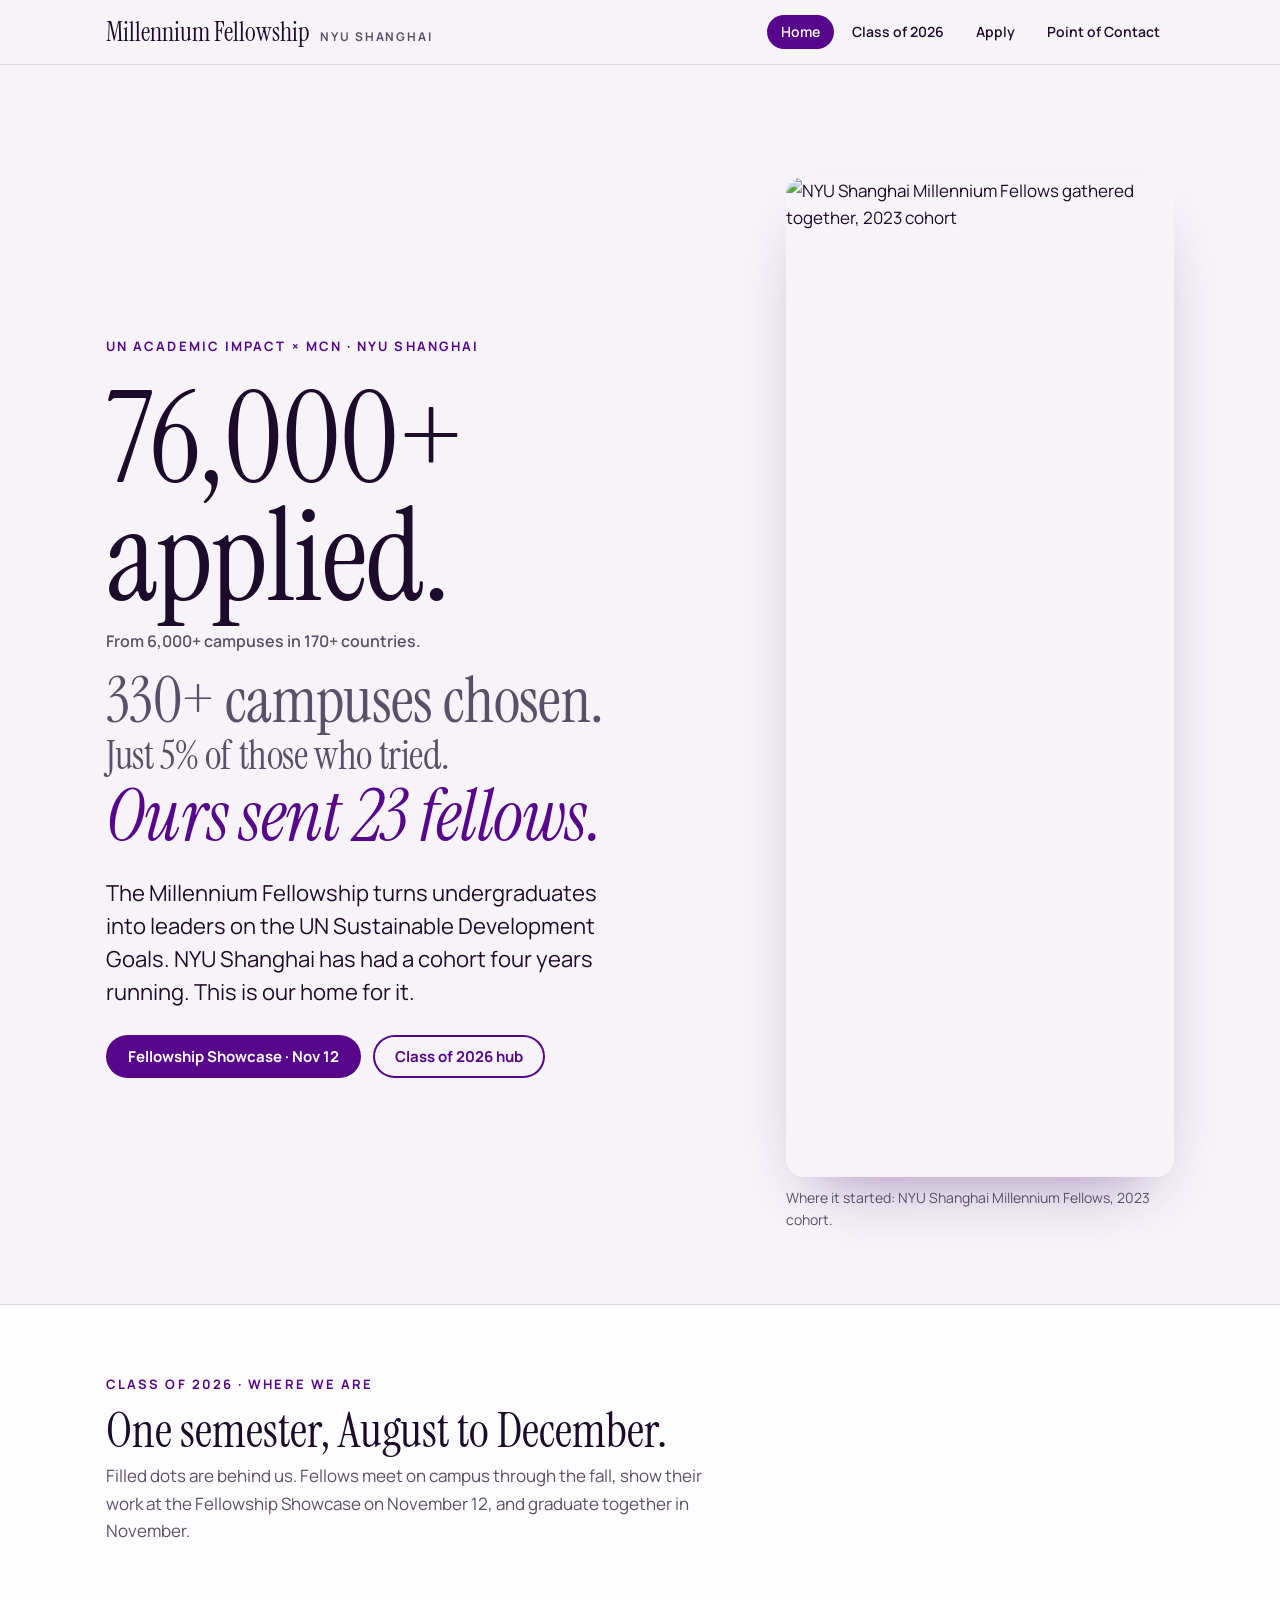
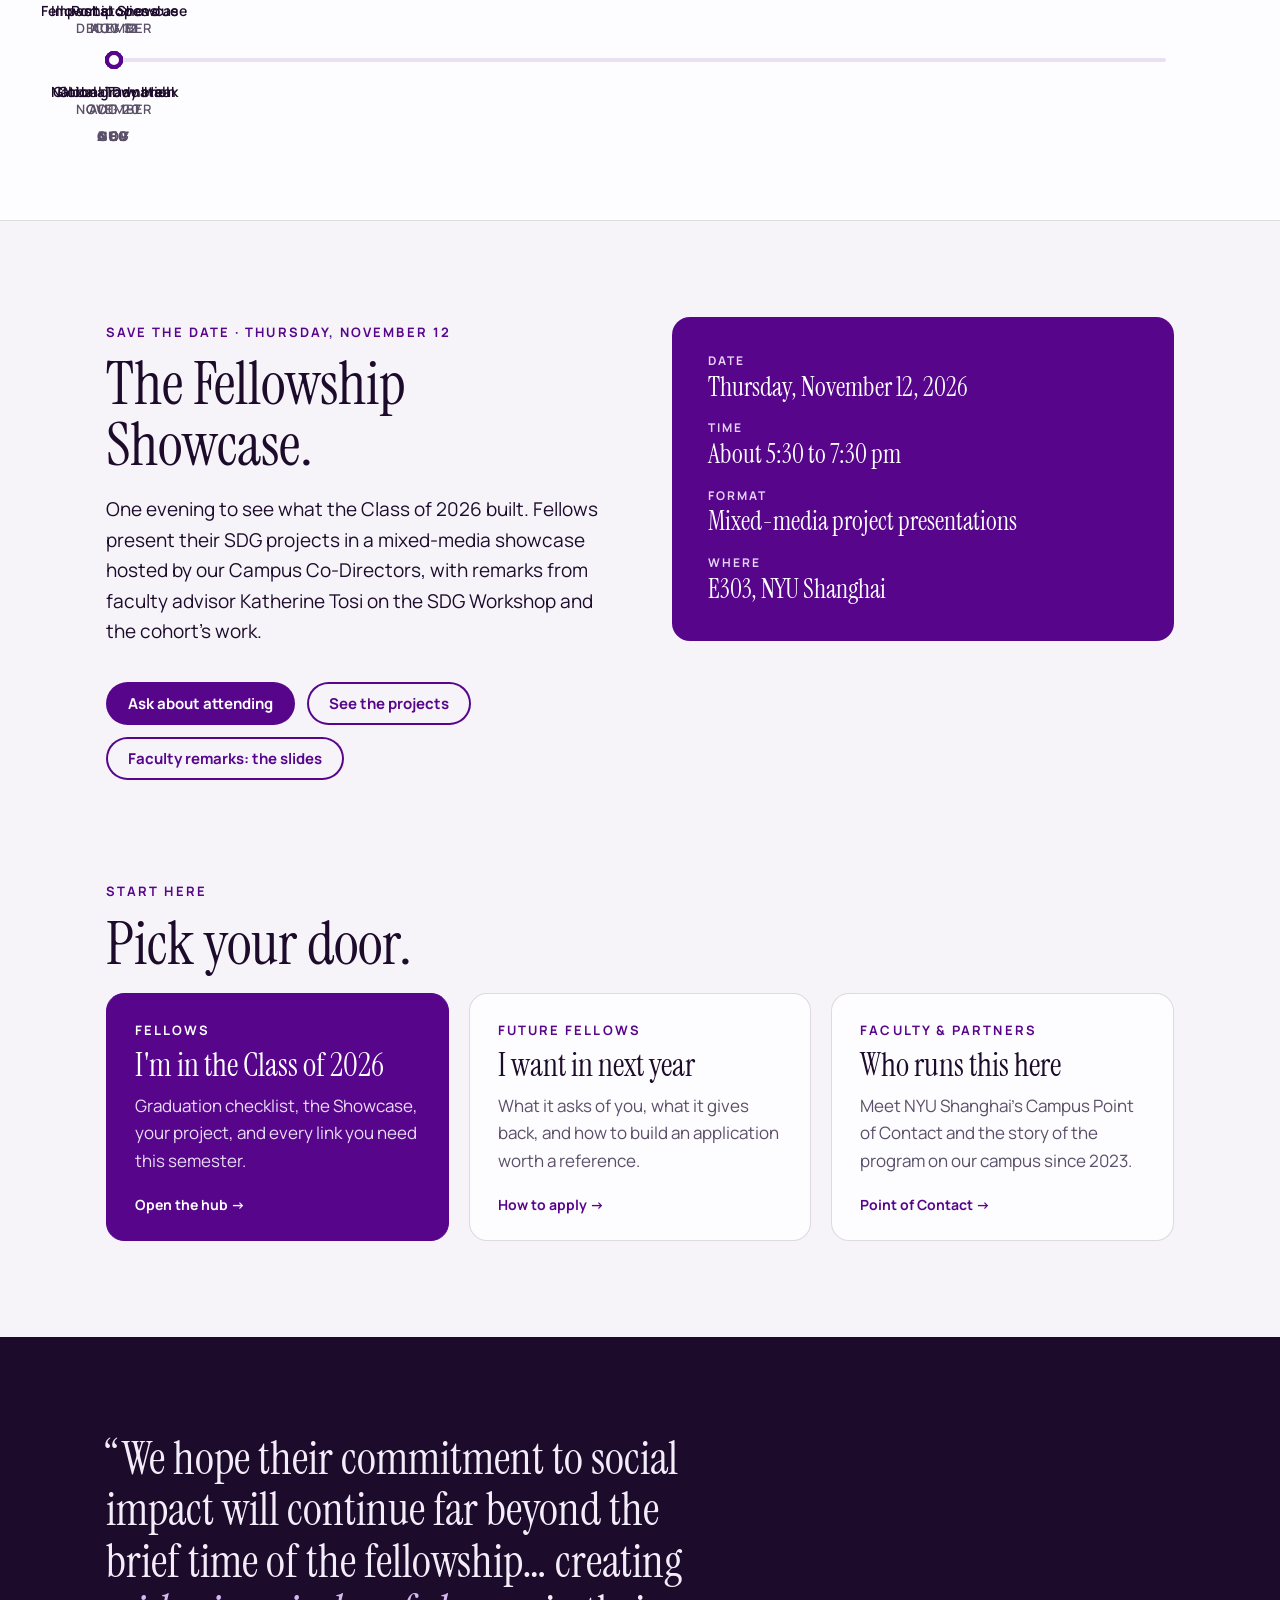
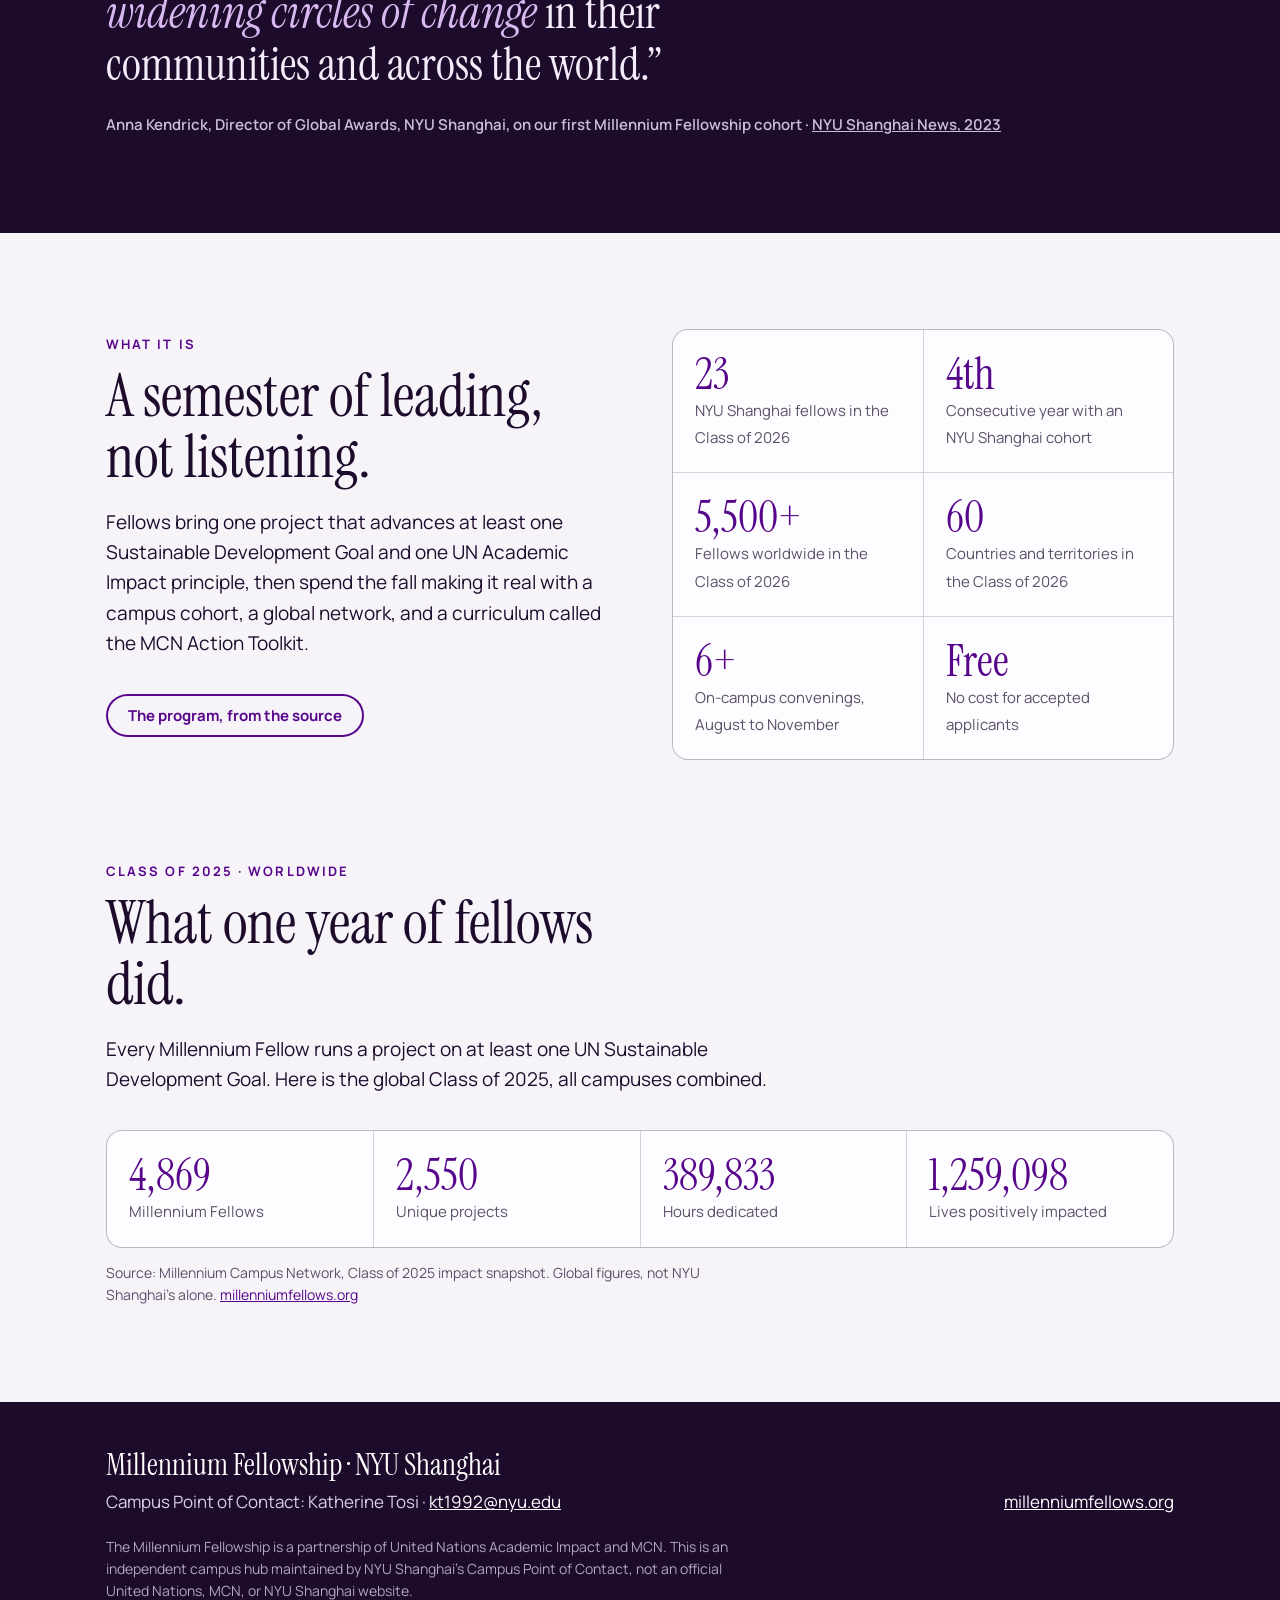
==== commit 55fc5a06: "Home > Showcase: venue E303; slides button hidden until after the Showcase (Nov 12, 19:30)" ====
--- a/index.html
+++ b/index.html
@@ -63,13 +63,13 @@
 <span class="label">Save the date · Thursday, November 12</span>
 <h2 id="show-h">The Fellowship Showcase.</h2>
 <p class="intro">One evening to see what the Class of 2026 built. Fellows present their SDG projects in a mixed-media showcase hosted by our Campus Co-Directors, with remarks from faculty advisor Katherine Tosi on the SDG Workshop and the cohort's work.</p>
-<div class="btns"><a class="btn" href="mailto:ina.lee@nyu.edu,xz5492@nyu.edu?subject=Millennium%20Fellowship%20Showcase">Ask about attending</a><a class="btn ghost" href="cohort.html#projects">See the projects</a><a class="btn ghost" href="https://app.clickup.com/9018217262/artifact/8cre4te-9478" target="_blank" rel="noopener">Faculty remarks: the slides</a></div>
+<div class="btns"><a class="btn" href="mailto:ina.lee@nyu.edu,xz5492@nyu.edu?subject=Millennium%20Fellowship%20Showcase">Ask about attending</a><a class="btn ghost" href="cohort.html#projects">See the projects</a><a class="btn ghost" href="https://app.clickup.com/9018217262/artifact/8cre4te-9478" target="_blank" rel="noopener" data-show-from="2026-11-12T19:30:00+08:00" style="display:none">Faculty remarks: the slides</a></div>
 </div>
 <dl class="when-card">
 <div><dt>Date</dt><dd>Thursday, November 12, 2026</dd></div>
 <div><dt>Time</dt><dd>About 5:30 to 7:30 pm</dd></div>
 <div><dt>Format</dt><dd>Mixed-media project presentations</dd></div>
-<div><dt>Where</dt><dd>Venue comes from the Campus Co-Directors. Check your email.</dd></div>
+<div><dt>Where</dt><dd>E303, NYU Shanghai</dd></div>
 </dl>
 </div></section>
 <section class="section" style="padding-top:0"><div class="wrap">
@@ -122,6 +122,7 @@
 </div>
 <small>The Millennium Fellowship is a partnership of United Nations Academic Impact and MCN. This is an independent campus hub maintained by NYU Shanghai's Campus Point of Contact, not an official United Nations, MCN, or NYU Shanghai website.</small>
 </div></footer>
+<script>document.querySelectorAll('[data-show-from]').forEach(function(el){var t=Date.parse(el.getAttribute('data-show-from'));if(!isNaN(t)&&Date.now()>=t)el.style.display='';});</script>
 <script src="site.js"></script>
 </body>
 </html>
